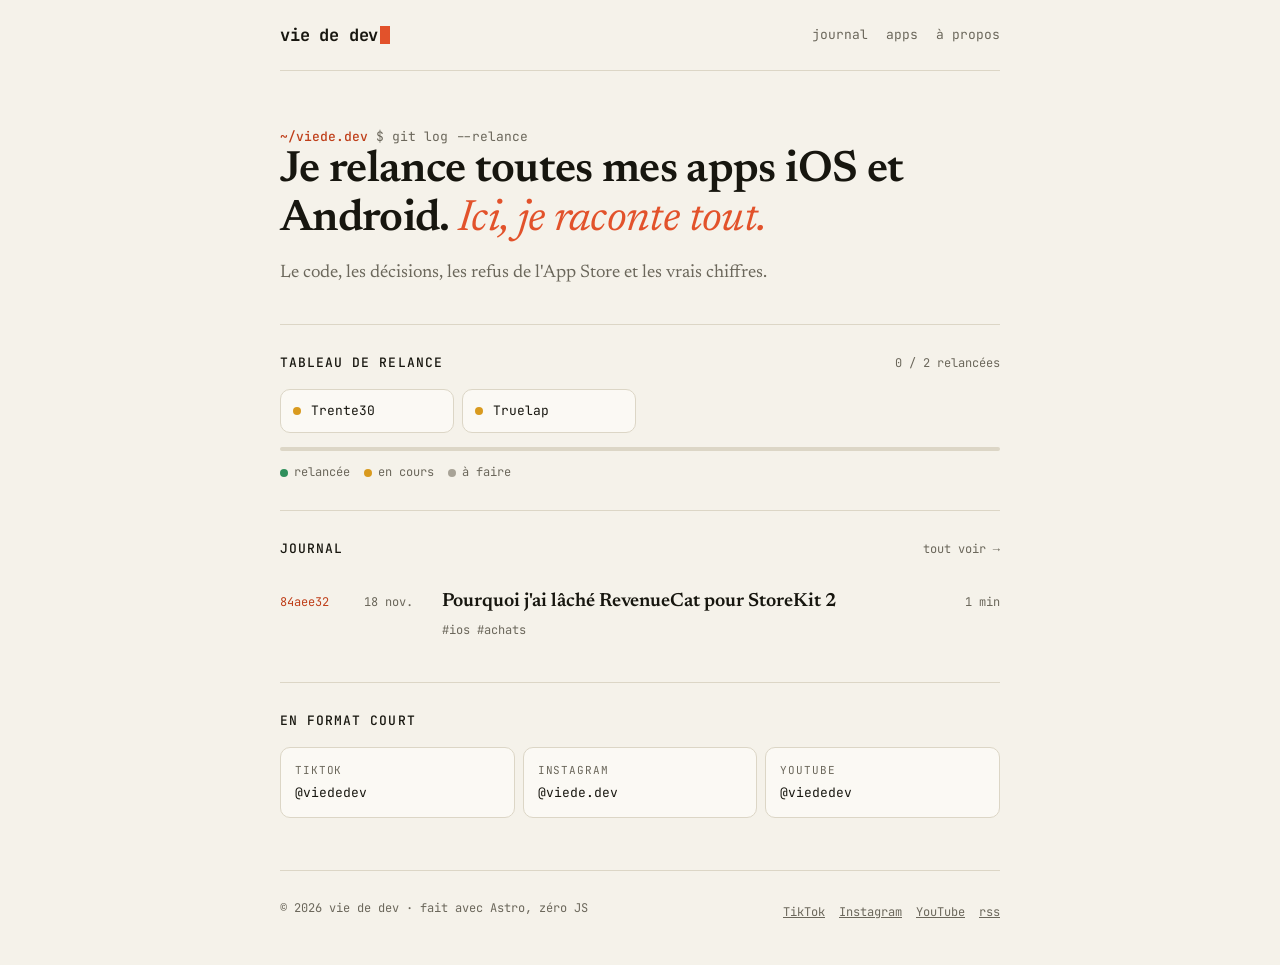
==== index.html @ c24cb4bd "Publication du site viede.dev (source Forgejo viede-dev@b444ae0, TKS-384) Co-Authored-By: Claude Opu" ====
<!DOCTYPE html><html lang="fr"><head><meta charset="utf-8"><meta name="viewport" content="width=device-width, initial-scale=1"><title>Vie de Dev – je relance mes apps iOS et Android</title><meta name="description" content="Je relance toutes mes apps iOS et Android et je raconte tout : le code, les décisions, les refus de l'App Store et les vrais chiffres."><link rel="canonical" href="https://viede.dev/"><meta name="color-scheme" content="light dark"><meta name="theme-color" content="#F5F2EA" media="(prefers-color-scheme: light)"><meta name="theme-color" content="#13120E" media="(prefers-color-scheme: dark)"><meta property="og:title" content="Vie de Dev – je relance mes apps iOS et Android"><meta property="og:description" content="Je relance toutes mes apps iOS et Android et je raconte tout : le code, les décisions, les refus de l'App Store et les vrais chiffres."><meta property="og:url" content="https://viede.dev/"><meta property="og:type" content="website"><meta property="og:site_name" content="Vie de Dev"><meta property="og:locale" content="fr_FR"><meta property="og:image" content="https://viede.dev/og/default.png"><meta property="og:image:width" content="1200"><meta property="og:image:height" content="630"><meta property="og:image:alt" content="Vie de Dev : je relance mes apps iOS et Android"><meta name="twitter:card" content="summary_large_image"><link rel="alternate" type="application/rss+xml" title="Vie de Dev" href="/rss.xml"><link rel="icon" href="/favicon.svg" type="image/svg+xml"><link rel="stylesheet" href="/_astro/Base.xOoV3n0S.css"></head><body><a class="skip" href="#contenu">Aller au contenu</a><div class="site"><header class="nav"><a class="logo" href="/" aria-label="vie de dev, accueil">vie de dev<span class="cur" aria-hidden="true"></span></a><nav aria-label="Navigation principale"><ul><li><a href="/journal/">journal</a></li><li><a href="/apps/">apps</a></li><li><a href="/a-propos/">à propos</a></li></ul></nav></header><main id="contenu"><section class="hero"><p class="prompt"><b>~/viede.dev</b> $ git log --relance</p><h1>Je relance toutes mes apps iOS et Android. <em>Ici, je raconte tout.</em></h1><p>Le code, les décisions, les refus de l'App Store et les vrais chiffres.</p></section><section class="sec" aria-labelledby="relance"><div class="sec-h"><h2 id="relance">Tableau de relance</h2><span>0 / 2 relancées</span></div><ul class="board"><li><a href="/apps/trente30/"><i class="st en-cours" aria-hidden="true"></i>Trente30<span class="visually-hidden">(en cours)</span></a></li><li><a href="/apps/truelap/"><i class="st en-cours" aria-hidden="true"></i>Truelap<span class="visually-hidden">(en cours)</span></a></li></ul><div class="progress" role="img" aria-label="0 % des apps relancées"><i style="width:0%"></i></div><ul class="legend" aria-label="Légende"><li><i class="st relancee" aria-hidden="true"></i>relancée</li><li><i class="st en-cours" aria-hidden="true"></i>en cours</li><li><i class="st a-faire" aria-hidden="true"></i>à faire</li></ul></section><section class="sec" aria-labelledby="journal"><div class="sec-h"><h2 id="journal">Journal</h2><a href="/journal/">tout voir →</a></div><ul class="log"><li><span class="hash">84aee32</span><time class="date" datetime="2026-11-18">18 nov.</time><div class="entry"><a href="/journal/revenuecat-storekit-2/">Pourquoi j&#39;ai lâché RevenueCat pour StoreKit 2</a><span class="tags">#ios #achats</span></div><span class="read">1 min</span></li></ul></section><section class="sec" aria-labelledby="court"><div class="sec-h"><h2 id="court">En format court</h2></div><ul class="social"><li><a href="https://www.tiktok.com/@viededev" rel="me"><small>TikTok</small>@viededev</a></li><li><a href="https://www.instagram.com/viede.dev/" rel="me"><small>Instagram</small>@viede.dev</a></li><li><a href="https://www.youtube.com/@viededev" rel="me"><small>YouTube</small>@viededev</a></li></ul></section></main><footer class="foot"><span>© 2026 vie de dev · fait avec Astro, zéro JS</span><ul aria-label="Réseaux"><li><a href="https://www.tiktok.com/@viededev" rel="me">TikTok</a></li><li><a href="https://www.instagram.com/viede.dev/" rel="me">Instagram</a></li><li><a href="https://www.youtube.com/@viededev" rel="me">YouTube</a></li><li><a href="/rss.xml">rss</a></li></ul></footer></div></body></html>
---- _astro/Base.xOoV3n0S.css ----
@font-face{font-family:Newsreader;font-style:normal;font-display:swap;font-weight:400;src:url(/_astro/newsreader-latin-400-normal.BFBkh4jY.woff2)format("woff2"),url(/_astro/newsreader-latin-400-normal.gRTjlS2D.woff)format("woff")}@font-face{font-family:Newsreader;font-style:italic;font-display:swap;font-weight:400;src:url(/_astro/newsreader-latin-400-italic.CEihAR-f.woff2)format("woff2"),url(/_astro/newsreader-latin-400-italic.CNZoH1hn.woff)format("woff")}@font-face{font-family:Newsreader;font-style:normal;font-display:swap;font-weight:600;src:url(/_astro/newsreader-latin-600-normal.30OJ_TG_.woff2)format("woff2"),url(/_astro/newsreader-latin-600-normal.DUnT2r2g.woff)format("woff")}@font-face{font-family:JetBrains Mono;font-style:normal;font-display:swap;font-weight:400;src:url(/_astro/jetbrains-mono-latin-400-normal.V6pRDFza.woff2)format("woff2"),url(/_astro/jetbrains-mono-latin-400-normal.6-qcROiO.woff)format("woff")}@font-face{font-family:JetBrains Mono;font-style:normal;font-display:swap;font-weight:500;src:url(/_astro/jetbrains-mono-latin-500-normal.BWZEU5yA.woff2)format("woff2"),url(/_astro/jetbrains-mono-latin-500-normal.CJOVTJB7.woff)format("woff")}@font-face{font-family:JetBrains Mono;font-style:normal;font-display:swap;font-weight:700;src:url(/_astro/jetbrains-mono-latin-700-normal.BYuf6tUa.woff2)format("woff2"),url(/_astro/jetbrains-mono-latin-700-normal.D3wTyLJW.woff)format("woff")}:root{--bg:#f5f2ea;--surface:#fbf9f4;--ink:#17160f;--muted:#6b675b;--line:#dcd6c6;--accent:#e2522b;--accent-text:#bf3f1a;--btn-bg:#bf3f1a;--btn-ink:#fff;--code-bg:#1c1b16;--code-ink:#e9e4d6;--ok:#2f8f5b;--wip:#d99a1e;--todo:#a8a397;--mono:"JetBrains Mono", ui-monospace, Menlo, Consolas, monospace;--serif:"Newsreader", Georgia, "Times New Roman", serif;color-scheme:light dark}@media (prefers-color-scheme:dark){:root{--bg:#13120e;--surface:#1b1a15;--ink:#ece6d6;--muted:#9d978a;--line:#2f2d25;--accent:#ff7449;--accent-text:#ff7449;--btn-bg:#ff7449;--btn-ink:#13120e;--code-bg:#1c1b16;--code-ink:#e9e4d6;--ok:#4cc184;--wip:#f0b43c;--todo:#6f6a5f}}*,:before,:after{box-sizing:border-box}html{-webkit-text-size-adjust:100%;text-size-adjust:100%}body{background:var(--bg);color:var(--ink);font-family:var(--serif);-webkit-font-smoothing:antialiased;overflow-wrap:break-word;margin:0;font-size:18px;line-height:1.55}a{color:inherit}a:hover{color:var(--accent-text)}:focus-visible{outline:2px solid var(--accent-text);outline-offset:2px;border-radius:4px}img,svg{max-width:100%;height:auto}.mono{font-family:var(--mono)}.visually-hidden{clip:rect(0 0 0 0);clip-path:inset(50%);white-space:nowrap;width:1px;height:1px;position:absolute;overflow:hidden}.skip{position:absolute;left:-9999px}.skip:focus{background:var(--surface);font-family:var(--mono);padding:6px 10px;font-size:13px;top:8px;left:16px}.site{max-width:760px;margin:0 auto;padding:0 16px}.nav{border-bottom:1px solid var(--line);flex-wrap:wrap;justify-content:space-between;align-items:center;gap:8px 16px;padding:18px 0;display:flex}.logo{font-family:var(--mono);letter-spacing:-.01em;white-space:nowrap;font-size:17px;font-weight:700;text-decoration:none}.logo:hover{color:var(--ink)}.cur{background:var(--accent);vertical-align:-3px;width:.55em;height:1.05em;margin-left:2px;animation:1.1s step-end infinite blink;display:inline-block}@keyframes blink{50%{opacity:0}}@media (prefers-reduced-motion:reduce){.cur{animation:none}}.nav ul{font-family:var(--mono);color:var(--muted);gap:14px;margin:0;padding:0;font-size:13px;list-style:none;display:flex}.nav a{text-decoration:none}.nav a[aria-current=page]{color:var(--ink);text-decoration:underline;text-decoration-color:var(--accent);text-underline-offset:4px}.hero{padding:40px 0 32px}.prompt{font-family:var(--mono);color:var(--muted);margin:0 0 14px;font-size:13px}.prompt b{color:var(--accent-text);font-weight:500}.hero h1{letter-spacing:-.015em;margin:0 0 16px;font-size:clamp(30px,7vw,44px);font-weight:600;line-height:1.1}.hero h1 em{color:var(--accent);font-style:italic;font-weight:400}.hero p{color:var(--muted);max-width:56ch;margin:0}.sec{border-top:1px solid var(--line);padding:28px 0}.sec-h{flex-wrap:wrap;justify-content:space-between;align-items:baseline;gap:4px 12px;margin-bottom:16px;display:flex}.sec-h h2{font-family:var(--mono);text-transform:uppercase;letter-spacing:.08em;margin:0;font-size:13px;font-weight:500}.sec-h span,.sec-h a{font-family:var(--mono);color:var(--muted);font-size:12px}.sec-h a{text-decoration:none}.sec-h a:hover{color:var(--accent-text)}.board{grid-template-columns:repeat(auto-fill,minmax(140px,1fr));gap:8px;margin:0;padding:0;list-style:none;display:grid}.board a{border:1px solid var(--line);background:var(--surface);min-height:44px;font-family:var(--mono);border-radius:10px;align-items:center;gap:10px;padding:10px 12px;font-size:13px;text-decoration:none;display:flex}.board a:hover{border-color:var(--ink);color:var(--ink)}.st{border-radius:50%;flex:none;width:8px;height:8px;display:inline-block}.st.relancee{background:var(--ok)}.st.en-cours{background:var(--wip)}.st.a-faire{background:var(--todo)}.progress{background:var(--line);border-radius:4px;height:4px;margin-top:14px;overflow:hidden}.progress i{background:var(--accent);height:100%;display:block}.legend{font-family:var(--mono);color:var(--muted);flex-wrap:wrap;gap:6px 14px;margin:12px 0 0;padding:0;font-size:12px;list-style:none;display:flex}.legend li{align-items:center;gap:6px;display:inline-flex}.log{margin:0;padding:0;list-style:none}.log li{border-bottom:1px dashed var(--line);grid-template-columns:auto 1fr;align-items:baseline;gap:2px 12px;padding:14px 0;display:grid}.log li:last-child{border-bottom:0}.hash{font-family:var(--mono);color:var(--accent-text);font-size:12px}.date,.read{font-family:var(--mono);color:var(--muted);white-space:nowrap;font-size:12px}.log .date{text-align:right}.log .entry{grid-column:1/-1;min-width:0}.log .entry a{font-size:19px;font-weight:600;line-height:1.3;text-decoration:none}.log .entry a:hover{color:var(--ink);text-decoration:underline;text-decoration-color:var(--accent);text-underline-offset:3px}.tags{font-family:var(--mono);color:var(--muted);margin-top:4px;font-size:12px;display:block}.log .read{display:none}.empty{color:var(--muted);margin:0;font-style:italic}.social{grid-template-columns:1fr;gap:8px;margin:0;padding:0;list-style:none;display:grid}.social a{border:1px solid var(--line);font-family:var(--mono);background:var(--surface);border-radius:10px;padding:14px;font-size:13px;text-decoration:none;display:block}.social a:hover{border-color:var(--accent);color:var(--ink)}.social small{color:var(--muted);text-transform:uppercase;letter-spacing:.08em;margin-bottom:4px;font-size:11px;display:block}.foot{border-top:1px solid var(--line);font-family:var(--mono);color:var(--muted);flex-wrap:wrap;justify-content:space-between;gap:12px;margin-top:24px;padding:28px 0 40px;font-size:12px;display:flex}.foot ul{flex-wrap:wrap;gap:14px;margin:0;padding:0;list-style:none;display:flex}.foot a{padding:4px 0;display:inline-block}.page{padding:40px 0 24px}.crumbs{font-family:var(--mono);color:var(--muted);margin:0 0 18px;font-size:12px}.crumbs a{text-decoration:none}.crumbs a:hover{text-decoration:underline}.page h1{letter-spacing:-.015em;margin:0 0 14px;font-size:clamp(30px,7vw,42px);font-weight:600;line-height:1.12}.lead{color:var(--muted);max-width:56ch;margin:0 0 24px}.meta{font-family:var(--mono);color:var(--muted);flex-wrap:wrap;gap:4px 14px;margin:0 0 28px;font-size:12px;display:flex}.meta .hash{font-weight:500}.prose{max-width:68ch}.prose>:first-child{margin-top:0}.prose p,.prose ul,.prose ol,.prose blockquote,.prose table{margin:0 0 18px}.prose h2{margin:34px 0 10px;font-size:24px;font-weight:600;line-height:1.25}.prose h3{margin:28px 0 8px;font-size:20px;font-weight:600;line-height:1.3}.prose ul,.prose ol{padding-left:1.3em}.prose li{margin:0 0 6px}.prose li::marker{color:var(--accent-text)}.prose a{text-decoration-color:var(--accent);text-underline-offset:3px}.prose blockquote{border-left:3px solid var(--accent);color:var(--muted);margin-left:0;padding:2px 0 2px 18px;font-style:italic}.prose hr{border:0;border-top:1px solid var(--line);margin:32px 0}.prose :not(pre)>code{font-family:var(--mono);background:var(--surface);border:1px solid var(--line);overflow-wrap:anywhere;border-radius:5px;padding:1px 6px;font-size:.82em}.prose pre{font-family:var(--mono);background:var(--code-bg);color:var(--code-ink);border-radius:10px;max-width:100%;margin:0 0 22px;padding:18px 20px;font-size:13.5px;line-height:1.6;overflow-x:auto}.prose pre code{font-family:inherit}.prose table{border-collapse:collapse;font-size:16px;display:block;overflow-x:auto}.prose th,.prose td{border-bottom:1px solid var(--line);text-align:left;padding:6px 10px}.cta{border:1px solid var(--ink);border-radius:14px;flex-wrap:wrap;align-items:center;gap:12px 16px;margin:34px 0 10px;padding:16px;display:flex}.cta .body{flex:200px;min-width:0}.cta strong{font-size:18px;display:block}.cta small{font-family:var(--mono);color:var(--muted);font-size:12px}.video{margin:28px 0 0}.video h2{font-family:var(--mono);text-transform:uppercase;letter-spacing:.08em;margin:0 0 10px;font-size:13px;font-weight:500}.video ul{flex-wrap:wrap;gap:8px;margin:0;padding:0;list-style:none;display:flex}.btn{min-height:44px;font-family:var(--mono);background:var(--btn-bg);color:var(--btn-ink);border-radius:999px;align-items:center;padding:10px 16px;font-size:13px;text-decoration:none;display:inline-flex}.btn:hover{color:var(--btn-ink);filter:brightness(1.08)}.btn.ghost{color:var(--ink);border:1px solid var(--line);background:0 0}.btn.ghost:hover{border-color:var(--ink);filter:none}.actions{flex-wrap:wrap;gap:8px;margin:0 0 34px;display:flex}.icon{width:56px;height:56px;font-family:var(--mono);border-radius:14px;flex:none;place-items:center;font-size:16px;font-weight:700;display:grid}.apphead{flex-direction:column;align-items:flex-start;gap:16px;padding:40px 0 18px;display:flex}.apphead .icon{border-radius:20px;width:84px;height:84px;font-size:22px}.apphead h1{margin:0;font-size:clamp(30px,7vw,38px);font-weight:600;line-height:1.1}.apphead p{color:var(--muted);margin:6px 0 0}.badges{flex-wrap:wrap;gap:8px;margin:6px 0 26px;padding:0;list-style:none;display:flex}.pill{font-family:var(--mono);border:1px solid var(--line);border-radius:999px;align-items:center;gap:6px;padding:5px 10px;font-size:12px;display:inline-flex}.app-color .btn:not(.ghost){background:var(--app);color:var(--app-ink)}.applist{gap:10px;margin:0;padding:0;list-style:none;display:grid}.applist a{border:1px solid var(--line);background:var(--surface);border-radius:12px;align-items:center;gap:14px;padding:14px;text-decoration:none;display:flex}.applist a:hover{border-color:var(--ink);color:var(--ink)}.applist .body{min-width:0}.applist strong{font-size:19px;line-height:1.25;display:block}.applist small{color:var(--muted);font-size:16px;display:block}.applist .pill{color:var(--muted);border:0;margin-top:6px;padding:0}.applist .icon{background:var(--surface);border:1px solid var(--line);color:var(--ink)}.timeline{border-left:2px solid var(--line);margin:0;padding:0 0 0 18px;list-style:none}.timeline li{padding:0 0 22px 14px;position:relative}.timeline li:last-child{padding-bottom:4px}.timeline li:before{content:"";background:var(--bg);border:2px solid var(--app,var(--accent));border-radius:50%;width:12px;height:12px;position:absolute;top:8px;left:-25px}.timeline .when{font-family:var(--mono);color:var(--muted);font-size:12px}.timeline a{font-weight:600;text-decoration:none;display:block}.timeline a:hover{color:var(--ink);text-decoration:underline}.notfound .prompt{margin-top:0}.notfound pre{font-family:var(--mono);color:var(--muted);white-space:pre-wrap;margin:0 0 24px;font-size:13px}@media (width>=640px){.site{padding:0 20px}.nav{padding:22px 0}.nav ul{gap:18px}.hero{padding:56px 0 36px}.page{padding:48px 0 24px}.log li{grid-template-columns:70px 64px 1fr auto;gap:14px}.log .date{text-align:left}.log .entry{grid-column:auto}.log .read{display:inline}.social{grid-template-columns:repeat(3,1fr)}.apphead{flex-direction:row;align-items:center;gap:20px;padding-top:48px}}.app-crumbs{margin:28px 0 0}.cta .icon{background:var(--surface);border:1px solid var(--line);color:var(--ink)}.cta small{margin-top:2px;line-height:1.5;display:block}code,pre,kbd{font-variant-ligatures:none}
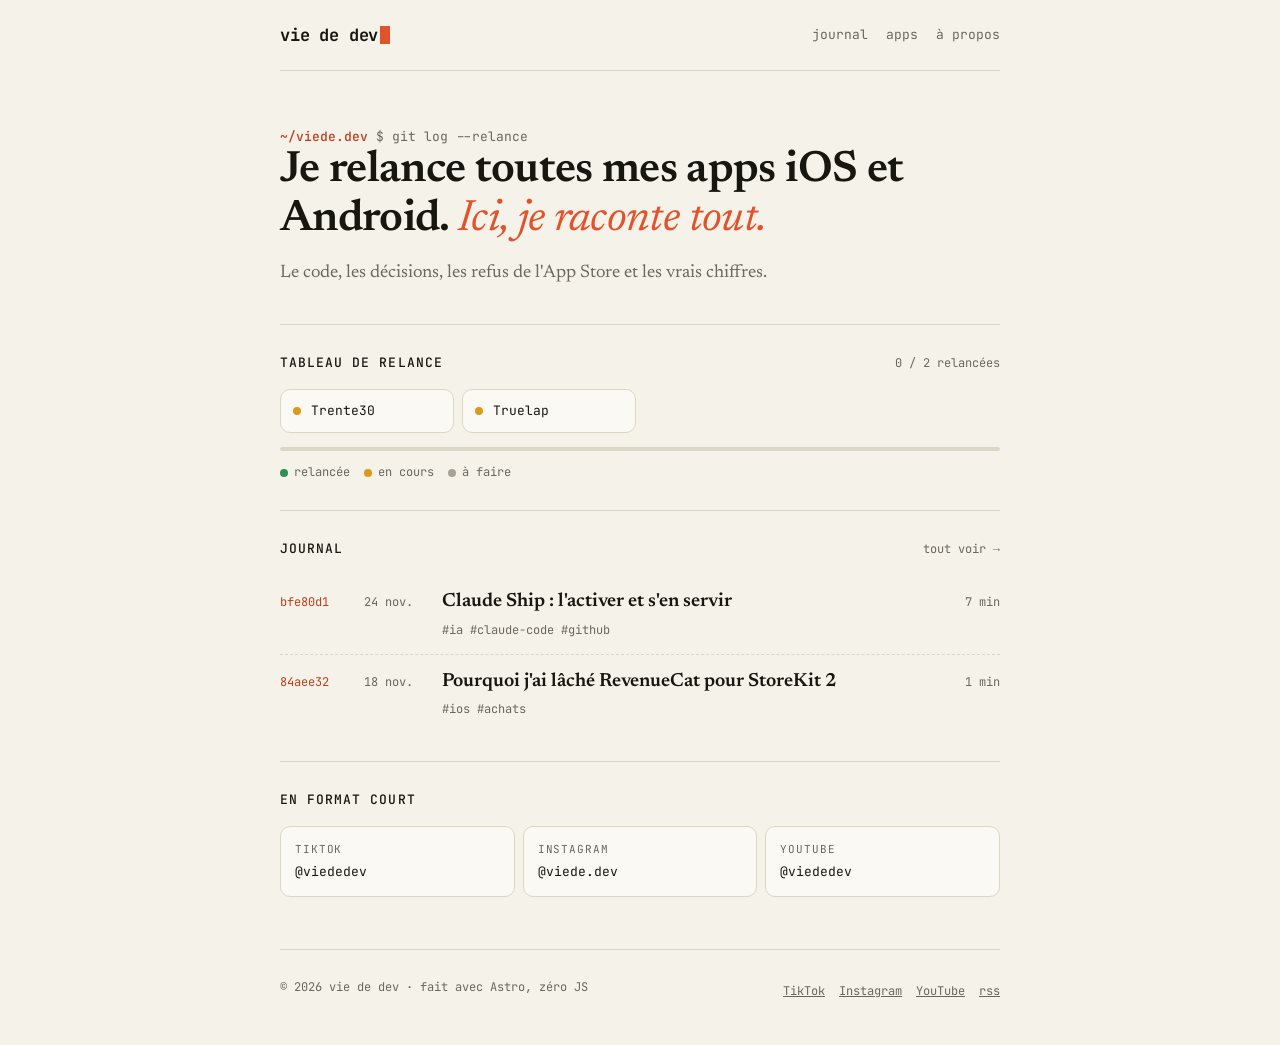
==== commit 7463078c: "Publication du site viede.dev (source Forgejo viede-dev@8c23485, VDD-59) Co-Authored-By: Claude Fabl" ====
--- a/index.html
+++ b/index.html
@@ -1 +1 @@
-<!DOCTYPE html><html lang="fr"><head><meta charset="utf-8"><meta name="viewport" content="width=device-width, initial-scale=1"><title>Vie de Dev – je relance mes apps iOS et Android</title><meta name="description" content="Je relance toutes mes apps iOS et Android et je raconte tout : le code, les décisions, les refus de l'App Store et les vrais chiffres."><link rel="canonical" href="https://viede.dev/"><meta name="color-scheme" content="light dark"><meta name="theme-color" content="#F5F2EA" media="(prefers-color-scheme: light)"><meta name="theme-color" content="#13120E" media="(prefers-color-scheme: dark)"><meta property="og:title" content="Vie de Dev – je relance mes apps iOS et Android"><meta property="og:description" content="Je relance toutes mes apps iOS et Android et je raconte tout : le code, les décisions, les refus de l'App Store et les vrais chiffres."><meta property="og:url" content="https://viede.dev/"><meta property="og:type" content="website"><meta property="og:site_name" content="Vie de Dev"><meta property="og:locale" content="fr_FR"><meta property="og:image" content="https://viede.dev/og/default.png"><meta property="og:image:width" content="1200"><meta property="og:image:height" content="630"><meta property="og:image:alt" content="Vie de Dev : je relance mes apps iOS et Android"><meta name="twitter:card" content="summary_large_image"><link rel="alternate" type="application/rss+xml" title="Vie de Dev" href="/rss.xml"><link rel="icon" href="/favicon.svg" type="image/svg+xml"><link rel="stylesheet" href="/_astro/Base.xOoV3n0S.css"></head><body><a class="skip" href="#contenu">Aller au contenu</a><div class="site"><header class="nav"><a class="logo" href="/" aria-label="vie de dev, accueil">vie de dev<span class="cur" aria-hidden="true"></span></a><nav aria-label="Navigation principale"><ul><li><a href="/journal/">journal</a></li><li><a href="/apps/">apps</a></li><li><a href="/a-propos/">à propos</a></li></ul></nav></header><main id="contenu"><section class="hero"><p class="prompt"><b>~/viede.dev</b> $ git log --relance</p><h1>Je relance toutes mes apps iOS et Android. <em>Ici, je raconte tout.</em></h1><p>Le code, les décisions, les refus de l'App Store et les vrais chiffres.</p></section><section class="sec" aria-labelledby="relance"><div class="sec-h"><h2 id="relance">Tableau de relance</h2><span>0 / 2 relancées</span></div><ul class="board"><li><a href="/apps/trente30/"><i class="st en-cours" aria-hidden="true"></i>Trente30<span class="visually-hidden">(en cours)</span></a></li><li><a href="/apps/truelap/"><i class="st en-cours" aria-hidden="true"></i>Truelap<span class="visually-hidden">(en cours)</span></a></li></ul><div class="progress" role="img" aria-label="0 % des apps relancées"><i style="width:0%"></i></div><ul class="legend" aria-label="Légende"><li><i class="st relancee" aria-hidden="true"></i>relancée</li><li><i class="st en-cours" aria-hidden="true"></i>en cours</li><li><i class="st a-faire" aria-hidden="true"></i>à faire</li></ul></section><section class="sec" aria-labelledby="journal"><div class="sec-h"><h2 id="journal">Journal</h2><a href="/journal/">tout voir →</a></div><ul class="log"><li><span class="hash">84aee32</span><time class="date" datetime="2026-11-18">18 nov.</time><div class="entry"><a href="/journal/revenuecat-storekit-2/">Pourquoi j&#39;ai lâché RevenueCat pour StoreKit 2</a><span class="tags">#ios #achats</span></div><span class="read">1 min</span></li></ul></section><section class="sec" aria-labelledby="court"><div class="sec-h"><h2 id="court">En format court</h2></div><ul class="social"><li><a href="https://www.tiktok.com/@viededev" rel="me"><small>TikTok</small>@viededev</a></li><li><a href="https://www.instagram.com/viede.dev/" rel="me"><small>Instagram</small>@viede.dev</a></li><li><a href="https://www.youtube.com/@viededev" rel="me"><small>YouTube</small>@viededev</a></li></ul></section></main><footer class="foot"><span>© 2026 vie de dev · fait avec Astro, zéro JS</span><ul aria-label="Réseaux"><li><a href="https://www.tiktok.com/@viededev" rel="me">TikTok</a></li><li><a href="https://www.instagram.com/viede.dev/" rel="me">Instagram</a></li><li><a href="https://www.youtube.com/@viededev" rel="me">YouTube</a></li><li><a href="/rss.xml">rss</a></li></ul></footer></div></body></html>+<!DOCTYPE html><html lang="fr"><head><meta charset="utf-8"><meta name="viewport" content="width=device-width, initial-scale=1"><title>Vie de Dev – je relance mes apps iOS et Android</title><meta name="description" content="Je relance toutes mes apps iOS et Android et je raconte tout : le code, les décisions, les refus de l'App Store et les vrais chiffres."><link rel="canonical" href="https://viede.dev/"><meta name="color-scheme" content="light dark"><meta name="theme-color" content="#F5F2EA" media="(prefers-color-scheme: light)"><meta name="theme-color" content="#13120E" media="(prefers-color-scheme: dark)"><meta property="og:title" content="Vie de Dev – je relance mes apps iOS et Android"><meta property="og:description" content="Je relance toutes mes apps iOS et Android et je raconte tout : le code, les décisions, les refus de l'App Store et les vrais chiffres."><meta property="og:url" content="https://viede.dev/"><meta property="og:type" content="website"><meta property="og:site_name" content="Vie de Dev"><meta property="og:locale" content="fr_FR"><meta property="og:image" content="https://viede.dev/og/default.png"><meta property="og:image:width" content="1200"><meta property="og:image:height" content="630"><meta property="og:image:alt" content="Vie de Dev : je relance mes apps iOS et Android"><meta name="twitter:card" content="summary_large_image"><link rel="alternate" type="application/rss+xml" title="Vie de Dev" href="/rss.xml"><link rel="icon" href="/favicon.svg" type="image/svg+xml"><link rel="stylesheet" href="/_astro/Base.xOoV3n0S.css"></head><body><a class="skip" href="#contenu">Aller au contenu</a><div class="site"><header class="nav"><a class="logo" href="/" aria-label="vie de dev, accueil">vie de dev<span class="cur" aria-hidden="true"></span></a><nav aria-label="Navigation principale"><ul><li><a href="/journal/">journal</a></li><li><a href="/apps/">apps</a></li><li><a href="/a-propos/">à propos</a></li></ul></nav></header><main id="contenu"><section class="hero"><p class="prompt"><b>~/viede.dev</b> $ git log --relance</p><h1>Je relance toutes mes apps iOS et Android. <em>Ici, je raconte tout.</em></h1><p>Le code, les décisions, les refus de l'App Store et les vrais chiffres.</p></section><section class="sec" aria-labelledby="relance"><div class="sec-h"><h2 id="relance">Tableau de relance</h2><span>0 / 2 relancées</span></div><ul class="board"><li><a href="/apps/trente30/"><i class="st en-cours" aria-hidden="true"></i>Trente30<span class="visually-hidden">(en cours)</span></a></li><li><a href="/apps/truelap/"><i class="st en-cours" aria-hidden="true"></i>Truelap<span class="visually-hidden">(en cours)</span></a></li></ul><div class="progress" role="img" aria-label="0 % des apps relancées"><i style="width:0%"></i></div><ul class="legend" aria-label="Légende"><li><i class="st relancee" aria-hidden="true"></i>relancée</li><li><i class="st en-cours" aria-hidden="true"></i>en cours</li><li><i class="st a-faire" aria-hidden="true"></i>à faire</li></ul></section><section class="sec" aria-labelledby="journal"><div class="sec-h"><h2 id="journal">Journal</h2><a href="/journal/">tout voir →</a></div><ul class="log"><li><span class="hash">bfe80d1</span><time class="date" datetime="2026-11-24">24 nov.</time><div class="entry"><a href="/journal/claude-ship/">Claude Ship : l&#39;activer et s&#39;en servir</a><span class="tags">#ia #claude-code #github</span></div><span class="read">7 min</span></li><li><span class="hash">84aee32</span><time class="date" datetime="2026-11-18">18 nov.</time><div class="entry"><a href="/journal/revenuecat-storekit-2/">Pourquoi j&#39;ai lâché RevenueCat pour StoreKit 2</a><span class="tags">#ios #achats</span></div><span class="read">1 min</span></li></ul></section><section class="sec" aria-labelledby="court"><div class="sec-h"><h2 id="court">En format court</h2></div><ul class="social"><li><a href="https://www.tiktok.com/@viededev" rel="me"><small>TikTok</small>@viededev</a></li><li><a href="https://www.instagram.com/viede.dev/" rel="me"><small>Instagram</small>@viede.dev</a></li><li><a href="https://www.youtube.com/@viededev" rel="me"><small>YouTube</small>@viededev</a></li></ul></section></main><footer class="foot"><span>© 2026 vie de dev · fait avec Astro, zéro JS</span><ul aria-label="Réseaux"><li><a href="https://www.tiktok.com/@viededev" rel="me">TikTok</a></li><li><a href="https://www.instagram.com/viede.dev/" rel="me">Instagram</a></li><li><a href="https://www.youtube.com/@viededev" rel="me">YouTube</a></li><li><a href="/rss.xml">rss</a></li></ul></footer></div></body></html>
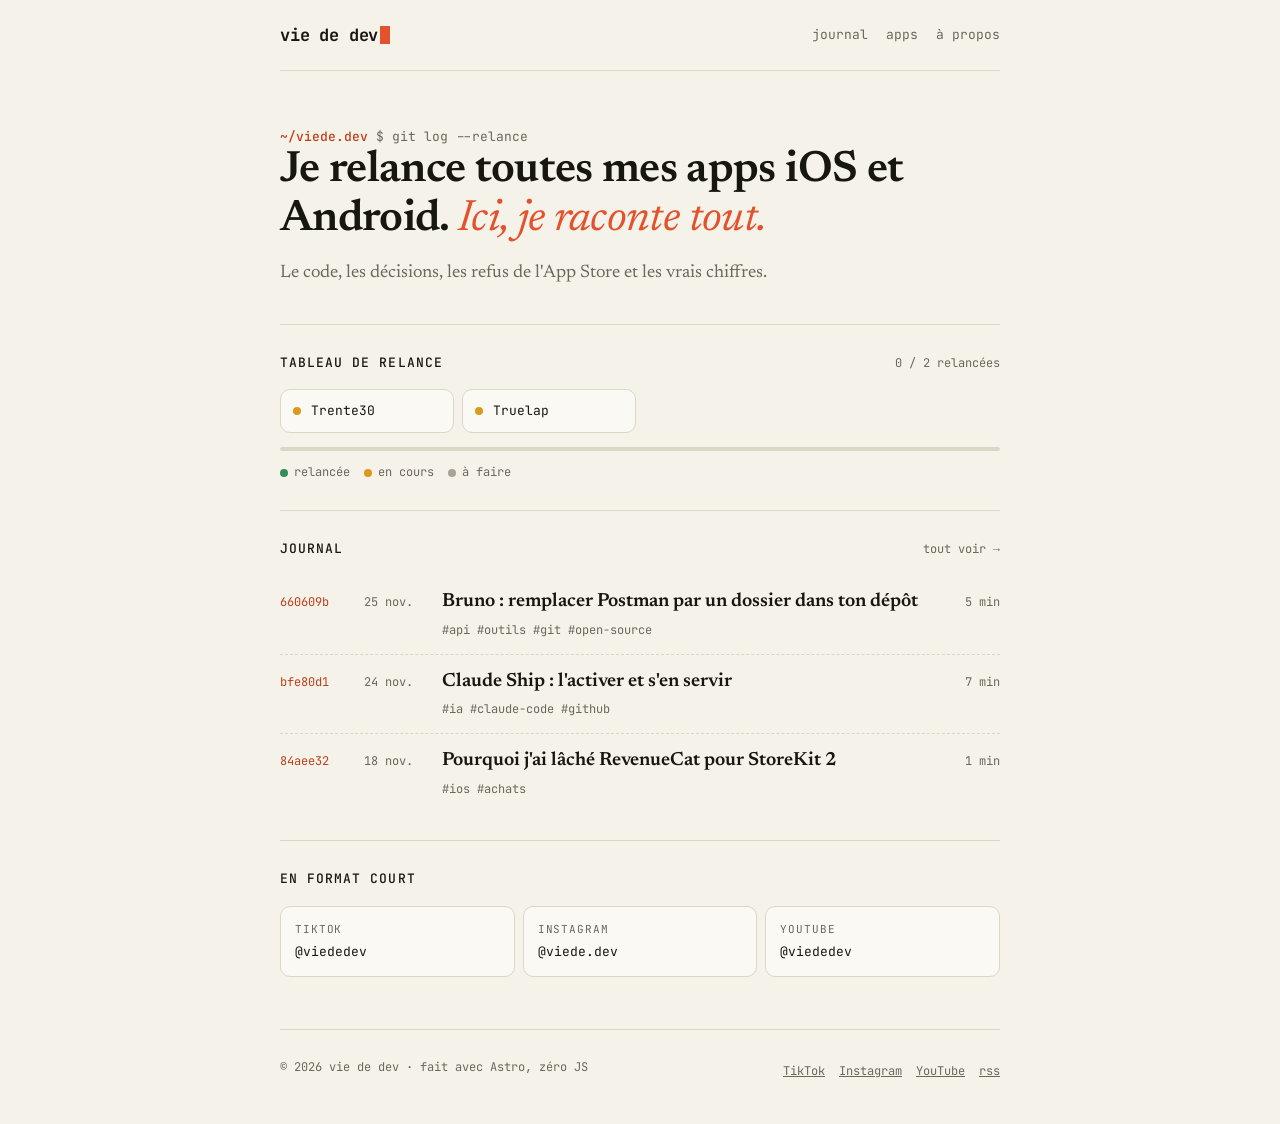
==== commit 9a180ca0: "Publication du site viede.dev (source Forgejo viede-dev@0ea5255, VDD-66)" ====
--- a/index.html
+++ b/index.html
@@ -1 +1 @@
-<!DOCTYPE html><html lang="fr"><head><meta charset="utf-8"><meta name="viewport" content="width=device-width, initial-scale=1"><title>Vie de Dev – je relance mes apps iOS et Android</title><meta name="description" content="Je relance toutes mes apps iOS et Android et je raconte tout : le code, les décisions, les refus de l'App Store et les vrais chiffres."><link rel="canonical" href="https://viede.dev/"><meta name="color-scheme" content="light dark"><meta name="theme-color" content="#F5F2EA" media="(prefers-color-scheme: light)"><meta name="theme-color" content="#13120E" media="(prefers-color-scheme: dark)"><meta property="og:title" content="Vie de Dev – je relance mes apps iOS et Android"><meta property="og:description" content="Je relance toutes mes apps iOS et Android et je raconte tout : le code, les décisions, les refus de l'App Store et les vrais chiffres."><meta property="og:url" content="https://viede.dev/"><meta property="og:type" content="website"><meta property="og:site_name" content="Vie de Dev"><meta property="og:locale" content="fr_FR"><meta property="og:image" content="https://viede.dev/og/default.png"><meta property="og:image:width" content="1200"><meta property="og:image:height" content="630"><meta property="og:image:alt" content="Vie de Dev : je relance mes apps iOS et Android"><meta name="twitter:card" content="summary_large_image"><link rel="alternate" type="application/rss+xml" title="Vie de Dev" href="/rss.xml"><link rel="icon" href="/favicon.svg" type="image/svg+xml"><link rel="stylesheet" href="/_astro/Base.xOoV3n0S.css"></head><body><a class="skip" href="#contenu">Aller au contenu</a><div class="site"><header class="nav"><a class="logo" href="/" aria-label="vie de dev, accueil">vie de dev<span class="cur" aria-hidden="true"></span></a><nav aria-label="Navigation principale"><ul><li><a href="/journal/">journal</a></li><li><a href="/apps/">apps</a></li><li><a href="/a-propos/">à propos</a></li></ul></nav></header><main id="contenu"><section class="hero"><p class="prompt"><b>~/viede.dev</b> $ git log --relance</p><h1>Je relance toutes mes apps iOS et Android. <em>Ici, je raconte tout.</em></h1><p>Le code, les décisions, les refus de l'App Store et les vrais chiffres.</p></section><section class="sec" aria-labelledby="relance"><div class="sec-h"><h2 id="relance">Tableau de relance</h2><span>0 / 2 relancées</span></div><ul class="board"><li><a href="/apps/trente30/"><i class="st en-cours" aria-hidden="true"></i>Trente30<span class="visually-hidden">(en cours)</span></a></li><li><a href="/apps/truelap/"><i class="st en-cours" aria-hidden="true"></i>Truelap<span class="visually-hidden">(en cours)</span></a></li></ul><div class="progress" role="img" aria-label="0 % des apps relancées"><i style="width:0%"></i></div><ul class="legend" aria-label="Légende"><li><i class="st relancee" aria-hidden="true"></i>relancée</li><li><i class="st en-cours" aria-hidden="true"></i>en cours</li><li><i class="st a-faire" aria-hidden="true"></i>à faire</li></ul></section><section class="sec" aria-labelledby="journal"><div class="sec-h"><h2 id="journal">Journal</h2><a href="/journal/">tout voir →</a></div><ul class="log"><li><span class="hash">bfe80d1</span><time class="date" datetime="2026-11-24">24 nov.</time><div class="entry"><a href="/journal/claude-ship/">Claude Ship : l&#39;activer et s&#39;en servir</a><span class="tags">#ia #claude-code #github</span></div><span class="read">7 min</span></li><li><span class="hash">84aee32</span><time class="date" datetime="2026-11-18">18 nov.</time><div class="entry"><a href="/journal/revenuecat-storekit-2/">Pourquoi j&#39;ai lâché RevenueCat pour StoreKit 2</a><span class="tags">#ios #achats</span></div><span class="read">1 min</span></li></ul></section><section class="sec" aria-labelledby="court"><div class="sec-h"><h2 id="court">En format court</h2></div><ul class="social"><li><a href="https://www.tiktok.com/@viededev" rel="me"><small>TikTok</small>@viededev</a></li><li><a href="https://www.instagram.com/viede.dev/" rel="me"><small>Instagram</small>@viede.dev</a></li><li><a href="https://www.youtube.com/@viededev" rel="me"><small>YouTube</small>@viededev</a></li></ul></section></main><footer class="foot"><span>© 2026 vie de dev · fait avec Astro, zéro JS</span><ul aria-label="Réseaux"><li><a href="https://www.tiktok.com/@viededev" rel="me">TikTok</a></li><li><a href="https://www.instagram.com/viede.dev/" rel="me">Instagram</a></li><li><a href="https://www.youtube.com/@viededev" rel="me">YouTube</a></li><li><a href="/rss.xml">rss</a></li></ul></footer></div></body></html>+<!DOCTYPE html><html lang="fr"><head><meta charset="utf-8"><meta name="viewport" content="width=device-width, initial-scale=1"><title>Vie de Dev – je relance mes apps iOS et Android</title><meta name="description" content="Je relance toutes mes apps iOS et Android et je raconte tout : le code, les décisions, les refus de l'App Store et les vrais chiffres."><link rel="canonical" href="https://viede.dev/"><meta name="color-scheme" content="light dark"><meta name="theme-color" content="#F5F2EA" media="(prefers-color-scheme: light)"><meta name="theme-color" content="#13120E" media="(prefers-color-scheme: dark)"><meta property="og:title" content="Vie de Dev – je relance mes apps iOS et Android"><meta property="og:description" content="Je relance toutes mes apps iOS et Android et je raconte tout : le code, les décisions, les refus de l'App Store et les vrais chiffres."><meta property="og:url" content="https://viede.dev/"><meta property="og:type" content="website"><meta property="og:site_name" content="Vie de Dev"><meta property="og:locale" content="fr_FR"><meta property="og:image" content="https://viede.dev/og/default.png"><meta property="og:image:width" content="1200"><meta property="og:image:height" content="630"><meta property="og:image:alt" content="Vie de Dev : je relance mes apps iOS et Android"><meta name="twitter:card" content="summary_large_image"><link rel="alternate" type="application/rss+xml" title="Vie de Dev" href="/rss.xml"><link rel="icon" href="/favicon.svg" type="image/svg+xml"><link rel="stylesheet" href="/_astro/Base.xOoV3n0S.css"></head><body><a class="skip" href="#contenu">Aller au contenu</a><div class="site"><header class="nav"><a class="logo" href="/" aria-label="vie de dev, accueil">vie de dev<span class="cur" aria-hidden="true"></span></a><nav aria-label="Navigation principale"><ul><li><a href="/journal/">journal</a></li><li><a href="/apps/">apps</a></li><li><a href="/a-propos/">à propos</a></li></ul></nav></header><main id="contenu"><section class="hero"><p class="prompt"><b>~/viede.dev</b> $ git log --relance</p><h1>Je relance toutes mes apps iOS et Android. <em>Ici, je raconte tout.</em></h1><p>Le code, les décisions, les refus de l'App Store et les vrais chiffres.</p></section><section class="sec" aria-labelledby="relance"><div class="sec-h"><h2 id="relance">Tableau de relance</h2><span>0 / 2 relancées</span></div><ul class="board"><li><a href="/apps/trente30/"><i class="st en-cours" aria-hidden="true"></i>Trente30<span class="visually-hidden">(en cours)</span></a></li><li><a href="/apps/truelap/"><i class="st en-cours" aria-hidden="true"></i>Truelap<span class="visually-hidden">(en cours)</span></a></li></ul><div class="progress" role="img" aria-label="0 % des apps relancées"><i style="width:0%"></i></div><ul class="legend" aria-label="Légende"><li><i class="st relancee" aria-hidden="true"></i>relancée</li><li><i class="st en-cours" aria-hidden="true"></i>en cours</li><li><i class="st a-faire" aria-hidden="true"></i>à faire</li></ul></section><section class="sec" aria-labelledby="journal"><div class="sec-h"><h2 id="journal">Journal</h2><a href="/journal/">tout voir →</a></div><ul class="log"><li><span class="hash">660609b</span><time class="date" datetime="2026-11-25">25 nov.</time><div class="entry"><a href="/journal/bruno/">Bruno : remplacer Postman par un dossier dans ton dépôt</a><span class="tags">#api #outils #git #open-source</span></div><span class="read">5 min</span></li><li><span class="hash">bfe80d1</span><time class="date" datetime="2026-11-24">24 nov.</time><div class="entry"><a href="/journal/claude-ship/">Claude Ship : l&#39;activer et s&#39;en servir</a><span class="tags">#ia #claude-code #github</span></div><span class="read">7 min</span></li><li><span class="hash">84aee32</span><time class="date" datetime="2026-11-18">18 nov.</time><div class="entry"><a href="/journal/revenuecat-storekit-2/">Pourquoi j&#39;ai lâché RevenueCat pour StoreKit 2</a><span class="tags">#ios #achats</span></div><span class="read">1 min</span></li></ul></section><section class="sec" aria-labelledby="court"><div class="sec-h"><h2 id="court">En format court</h2></div><ul class="social"><li><a href="https://www.tiktok.com/@viededev" rel="me"><small>TikTok</small>@viededev</a></li><li><a href="https://www.instagram.com/viede.dev/" rel="me"><small>Instagram</small>@viede.dev</a></li><li><a href="https://www.youtube.com/@viededev" rel="me"><small>YouTube</small>@viededev</a></li></ul></section></main><footer class="foot"><span>© 2026 vie de dev · fait avec Astro, zéro JS</span><ul aria-label="Réseaux"><li><a href="https://www.tiktok.com/@viededev" rel="me">TikTok</a></li><li><a href="https://www.instagram.com/viede.dev/" rel="me">Instagram</a></li><li><a href="https://www.youtube.com/@viededev" rel="me">YouTube</a></li><li><a href="/rss.xml">rss</a></li></ul></footer></div></body></html>
